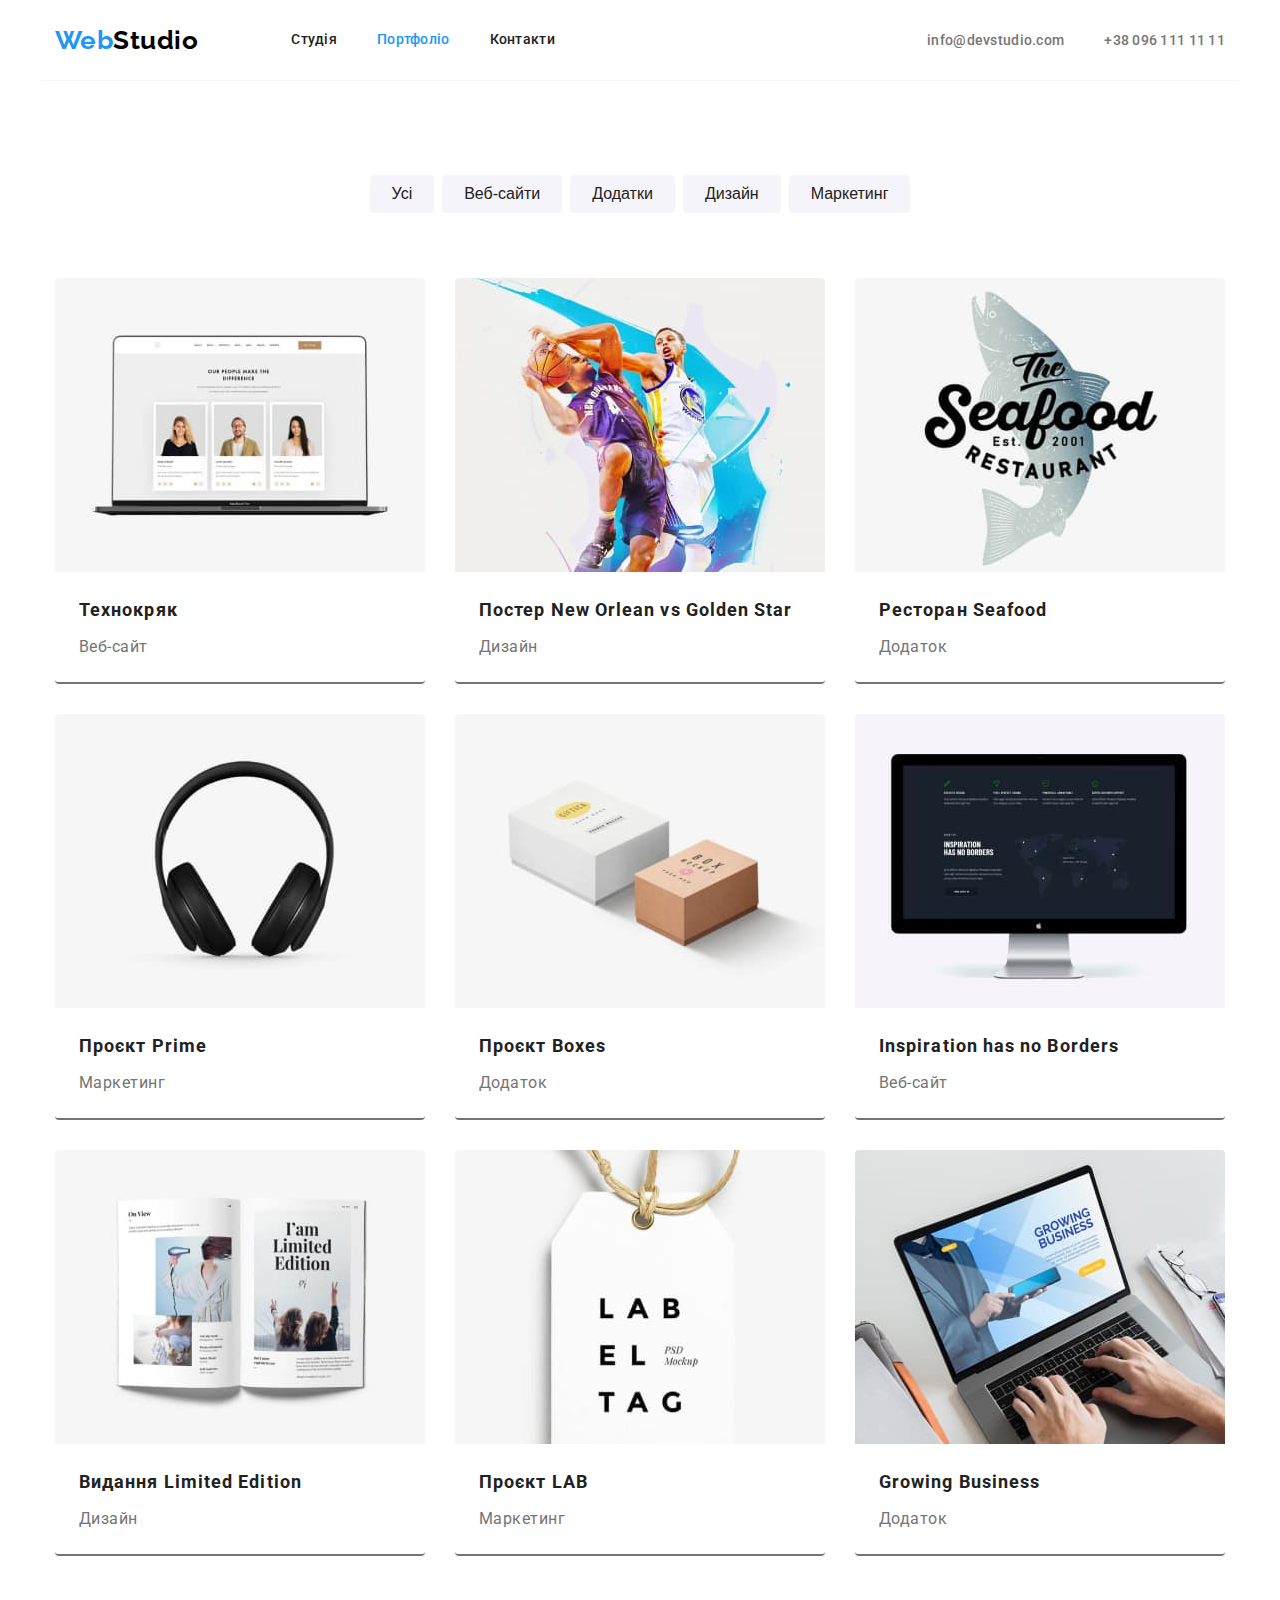
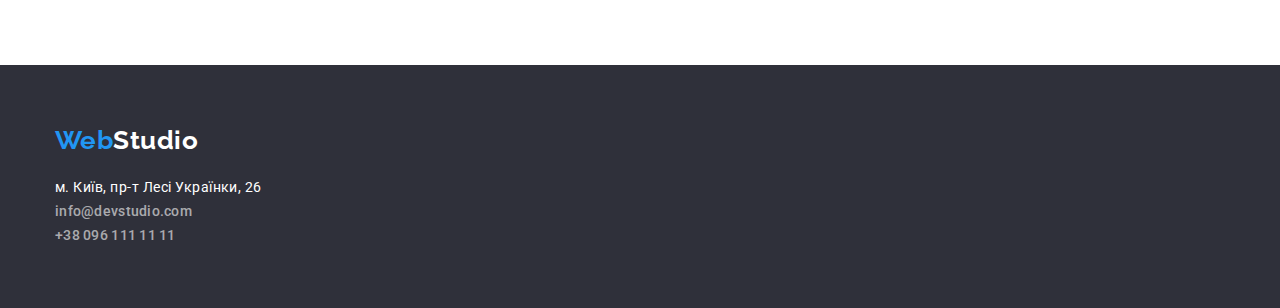
==== portfolio.html @ 2be5ffd4 "Створює svg-icon" ====
<!DOCTYPE html>
<html lang="uk">
  <head>
    <meta charset="UTF-8" />
    <meta http-equiv="X-UA-Compatible" content="IE=edge" />
    <meta name="viewport" content="width=device-width, initial-scale=1.0" />
    <title>Web Studio</title>

    <link rel="preconnect" href="https://fonts.googleapis.com" />
    <link rel="preconnect" href="https://fonts.gstatic.com" crossorigin />
    <link
      href="https://fonts.googleapis.com/css2?family=Raleway:wght@700&family=Roboto:wght@400;500;700;900&display=swap"
      rel="stylesheet"
    />
    <link rel="stylesheet" href="./css/styles.css" />
  </head>

  <body>
    <!-- Шапка -->
    <header class="header">
      <div class="container main-nav portfolio-nav">
        <a href="./index.html" class="logo link">
          <span class="accent-logo">Web</span>Studio</a>
    
        <nav class="header-nav">
    
          <ul class="header-list list">
            <li class="header-item">
              <a href="./index.html" class="header-link link ">Студія</a>
            </li>
            <li class="header-item">
              <a href="./portfolio.html" class="header-link link current">Портфоліо</a>
            </li>
            <li class="header-item">
              <a href="" class="header-link link">Контакти</a>
            </li>
          </ul>
        </nav>
        <ul class="header-contacts list">
          <li class="contact-item">
            <a href="mailto:info@devstudio.com" class="contacts-email link">info@devstudio.com</a><br />
          </li>
          <li class="contact-item">
            <a href="tel:+380961111111" class="contacts-phone link">+38 096 111 11 11</a>
          </li>
        </ul>
      </div>
    </header>
    <main class="portfolio-main">
      <!-- Фільтри -->
      <section class="filters top-sp">
        <div class="container">
          <h1 class="visually-hidden">Фільтри</h1>
          <ul class="filter-list list">
            <li class="filter-item">
              <button type="button" class="filter-btn secondary">Усі</button>
            </li>
            <li class="filter-item">
              <button type="button" class="filter-btn secondary">
                Веб-сайти
              </button>
            </li>
            <li class="filter-item">
              <button type="button" class="filter-btn secondary">Додатки</button>
            </li>
            <li class="filter-item">
              <button type="button" class="filter-btn secondary">Дизайн</button>
            </li>
            <li class="filter-item">
              <button type="button" class="filter-btn secondary">
                Маркетинг
              </button>
            </li>
          </ul>
        </div>
        
      </section>

      <!-- Карточки портфоліо -->

      <section class="bottom-sp">
        <div class="container">
          <h2 class="visually-hidden">Портфоліо</h2>
          <ul class="portfolio-list list">
            <li class="portfolio-item">
              <article class="card">
                <div class="card-thumb">
                  <img src="./images/proj1.jpg" alt="Технокряк" width="370" />
                </div>
                <div class="card-content">
                  <h3 class="portfolio-title">Технокряк</h3>
                  <p class="portfolio-text">Веб-сайт</p>
                </div>                
              </article>
            </li>

            <li class="portfolio-item">
              <article class="card">
                <div class="card-thumb">
                  <img src="./images/proj2.jpg" alt="Постер New Orlean vs Golden Star" width="370" />
                </div>
                <div class="card-content">
                  <h3 class="portfolio-title">Постер New Orlean vs Golden Star</h3>
                  <p class="portfolio-text">Дизайн</p>
                </div>
              </article>              
            </li>

            <li class="portfolio-item">
              <article class="card">
                <div class="card-thumb"> 
                  <img src="./images/proj3.jpg" alt="Ресторан Seafood" width="370" />
                </div>
                <div class="card-content">
                  <h3 class="portfolio-title">Ресторан Seafood</h3>
                  <p class="portfolio-text">Додаток</p>  
                </div>              
              </article>
            </li>

            <li class="portfolio-item">
              <article class="card">
                <div class="card-thumb">
                  <img src="./images/proj4.jpg" alt="Проєкт Prime" width="370" />
                </div>
                <div class="card-content">
                  <h3 class="portfolio-title">Проєкт Prime</h3>
                  <p class="portfolio-text">Маркетинг</p>
                </div>
              </article>
            </li>

             <li class="portfolio-item">
              <article class="card">
                <div class="card-thumb">
                  <img src="./images/proj5.jpg" alt="Проєкт Boxes" width="370" />
                </div>
                <div class="card-content">
                  <h3 class="portfolio-title">Проєкт Boxes</h3>
                  <p class="portfolio-text">Додаток</p>
                </div>
              </article>
            </li> 

              <li class="portfolio-item">
              <article class="card">
                <div class="card-thumb">
                  <img src="./images/proj6.jpg" alt="Inspiration has no Borders" width="370" />
                </div>
                <div class="card-content">
                  <h3 class="portfolio-title">Inspiration has no Borders</h3>
                  <p class="portfolio-text">Веб-сайт</p>
                </div>
              </article>
            </li>

             <li class="portfolio-item">
              <article class="card">
                <div class="card-thumb">
                  <img src="./images/proj7.jpg" alt="Видання Limited Edition" width="370" />
                </div>
                <div class="card-content">
                  <h3 class="portfolio-title">Видання Limited Edition</h3>
                  <p class="portfolio-text">Дизайн</p>
                </div>
            </article>
            </li> 
            
            <li class="portfolio-item">
              <article class="card">
               <div class="card-thumb"> 
                  <img src="./images/proj8.jpg" alt="Проєкт LAB" width="370" />
                </div>
                <div class="card-content">
                  <h3 class="portfolio-title">Проєкт LAB</h3>
                  <p class="portfolio-text">Маркетинг</p>
                </div>
              </article>
            </li>                           
                     
            <li class="portfolio-item">
              <article class="card">
                <div class="card-thumb">
                  <img src="./images/proj9.jpg" alt="Growing Business" width="370" />
                </div>
                <div class="card-content">
                  <h3 class="portfolio-title">Growing Business</h3>
                  <p class="portfolio-text">Додаток</p>
                </div>
              </article>
            </li>
          </ul>
        </div>
        
      </section>
    </main>

    <!-- Підвал -->
        <footer class="footer">
          <div class="footer-paddings container">
            <p class="footer-logo">
              <a href="./index.html" class="logo link"><span class="accent-logo">Web</span>Studio</a>
            </p>
            <address class="contacts-address">
              <a href="https://www.google.com/maps/place/%D0%B1%D1%83%D0%BB%D1%8C%D0%B2%D0%B0%D1%80+%D0%9B%D0%B5%D1%81%D1%96+%D0%A3%D0%BA%D1%80%D0%B0%D1%97%D0%BD%D0%BA%D0%B8,+26,+%D0%9A%D0%B8%D1%97%D0%B2,+02000/@50.4267703,30.537616,18z/data=!4m5!3m4!1s0x40d4cf0e033ecbe9:0x57a4dffefec77da0!8m2!3d50.4265807!4d30.5383859"
                class="address-text link" target="_blank" rel="noopener noreferrer">
                м. Київ, пр-т Лесі Українки, 26</a>
              <br />
              <a href="mailto:info@devstudio.com" class="contacts-email link">info@devstudio.com</a><br />
              <a href="tel:+380961111111" class="contacts-phone link">+38 096 111 11 11</a>
            </address>
          </div>
        </footer>
  </body>
</html>
---- css/styles.css ----
/* Кольори */
/* фон  #F5F5F5;*/
/* білий #FFFFFF; */
/* Лого #000000 */
/* Акцент #2196F3  */
/* Текст під заголовком #757575 */
/* Колір заголовків #212121 */
/* Фон футера #2F303A */
/* Фон кнопки фільтра #F5F4FA */

:root {
  --primary-text-color: #757575;
  --title-text-color: #212121;
  --accent-color: #2196f3;
  --background-color: #f5f5f5;
  --footer-color: #2f303a;
  --white: #ffffff;
}

html {
  box-sizing: border-box;
}

*,
*::before,
*::after {
  box-sizing: inherit;
}

body {
  margin: 0;

  background-color: var(--white);
  color: var(--primary-text-color);

  font-family: Roboto, sans-serif;
  letter-spacing: 0.03em;
}

h1,
h2,
h3,
h4,
h5,
h6,
p {
  margin: 0;
}

img {
  display: block;
  max-width: 100%;
  height: auto;
}


/* Утиліти */
.link {
  text-decoration: none;
}

.list {
  list-style: none;

  margin: 0;
  padding: 0;
}

/* Верхні відступи від секцій 94рх */
.top-sp {
  padding-top: 94px;
}

/* Нижні відступи від секцій 94рх */
.bottom-sp {
  padding-bottom: 94px;
}

.visually-hidden {
  position: absolute;
  white-space: nowrap;
  width: 1px;
  height: 1px;
  overflow: hidden;
  border: 0;
  padding: 0;
  clip: rect(0 0 0 0);
  clip-path: inset(50%);
  margin: -1px;
}

/* Заголовки рівня h2 */
.section-title {
  margin-bottom: 50px;

  font-weight: 700;
  font-size: 36px;
  line-height: 1.16;
  text-align: center;
  color: var(--title-text-color);
}

.container {
  width: 1200px;
  margin-left: auto;
  margin-right: auto;
  padding-left: 15px;
  padding-right: 15px;
  /* outline: 2px solid salmon; */
}

/* Шапка (Лого+Плсилання+контакти) */

.main-nav {
  display: flex;
  align-items: center;
}

.header-list, .header-contacts {
  display: flex;
}

.header-list .header-item:not( :last-child),
.header-contacts .contact-item:not(:last-child) {
  margin-right: 40px;
}

.logo {
  margin-right: 93px;

  font-family: "Raleway";
  font-weight: 700;
  font-size: 26px;
  line-height: 1.19;
  color: #000000;
}

.accent-logo {
  font-family: "Raleway", sans-serif;
  font-weight: 700;
  font-size: 26px;
  line-height: 1.19;
  color: var(--accent-color);
}
.header-contacts {
  margin-left: auto;
}

.header-nav .header-link,
.header-nav .contacts-email,
.header-nav .contacts-phone {
  display: inline-block;
  padding-top: 32px;
  padding-bottom: 32px;


  font-family: inherit;
  font-weight: 500;
  font-size: 14px;
  line-height: 1.14;
  letter-spacing: 0.02em;
  color: var(--title-text-color);
}
/* Тут костилі */
 .contacts-email,
 .contacts-phone {
  font-family: inherit;
  font-weight: 500;
  font-size: 14px;
  line-height: 1.14;
  letter-spacing: 0.02em;
  color: var(--primary-text-color);
}

.header-link:hover,
.header-link:focus,
.contacts-email:hover,
.contacts-email:focus,
.contacts-phone:hover,
.contacts-phone:focus {
  color: var(--accent-color);
}

.header-list .link.current {
  color: var(--accent-color);
}





/* Підглянула у Льоші */
.hero,
.footer {
  background-color: var(--footer-color);
}
/* Герой \ hero */
.hero{
  height: 600px;
  max-width: 1600px;
  margin-left: auto;
  margin-right: auto;
  background-image: linear-gradient(rgba(47, 48, 58, 0.4), 
    rgba(47, 48, 58, 0.4)), url(../images/hero-banner.jpg);
  /* background-size: cover;
  background-repeat: no-repeat;
  background-position: center; */

  text-align: center;
  padding-top: 200px;
  padding-bottom: 200px;

}


.hero-title {
  font-weight: 900;
  font-size: 44px;
  line-height: 1.36;
  margin-bottom: 30px;
  margin-left: 270px;
  margin-right: 270px;
  
  letter-spacing: 0.06em;
  text-transform: uppercase;
  color: #ffffff;
}

.btn {
  display: block;
  border: transparent;
  border-radius: 4px;
  min-width: 216px;
  min-height: 50px;
  padding-left: 32px;
  padding-right: 32px;
  padding-top: 10px;
  padding-bottom: 10px;
  margin-left: auto;
  margin-right: auto;
  
  font-weight: 700;
  font-size: 16px;
  line-height: 1.88;
  letter-spacing: 0.06em;
}

.btn.primary {
  color: var(--background-color);
  background-color: var(--accent-color);
}

.btn.secondary {
  color: var(--accent-color);
  background-color: var(--background-color);
  border: 2px, solid, var(--accent-color);
}
.btn.primary:hover,
.btn.primary:focus {
  color: var(--accent-color);
  background-color: var(--background-color);
  border: 2px, solid, var(--accent-color);
}


/* Особливості \ features */
.feature-list {
  display: flex;
  
}

.feature-list-item {
 width: 270px;
 margin-right: 30px;

 }

.feature-list-item:last-child {
  margin-right: 0;
}

.icon-box {
  width: 270px;
  height: 120px;
  background-color: #F5F4FA;
  align-self: center;
}

.icon-feature {
  width: 70px;
  height: 70px;
}

.feature-title {
  margin-bottom: 10px;

  font-weight: 700;
  font-size: 14px;
  line-height: 1.14;
  text-transform: uppercase;
  color: var(--title-text-color);
}

.feature-text {
  font-size: 14px;
  line-height: 1.71;
  color: var(--primary-text-color);
}

/* Чим ми займаємося */
.work-list {
  display: flex;
}

.work-item {
 width: 370px;
 margin-right: 30px;
 }

.work-item:last-child {
  margin-right: 0;
}


/* Наша команда */
.team {
  background-color: var(--background-color);
}

.team-list {
  padding: 0;
  margin: 0;
  display: flex;
  flex-wrap: wrap;
  margin-left: -15px;
  margin-right: -15px;
}

.team-list > .team-item {
 flex-basis: calc(100% / 4 - 30px);
 margin-left: 15px;
 margin-right: 15px;
 }

.team-list .card {
    border-radius: 4px;
    overflow: hidden;
}
.team-content {
  padding-top: 30px;
  padding-bottom: 30px;
  text-align: center;
  background-color: #ffffff;
}

.team-member {
  margin-bottom: 10px;
  font-weight: 500;
  font-size: 16px;
  line-height: 1.19;
  color: var(--title-text-color);
}

.team-position {
  /* margin-bottom: 30px; */
  
  font-size: 16px;
  line-height: 1.19;
  color: var(--primary-text-color);
}



/* Футер \ contacts */
.footer-paddings {
  padding-top: 60px;
  padding-bottom: 60px;
}

.footer-logo {
  margin-bottom: 20px;
}

.contacts-address {
  font-style: normal;
  font-size: 14px;
  line-height: 1.71;
}

.address-text {
  color: #ffffff;
}

.address-text:hover,
.address-text:focus {
  color: var(--accent-color);
}

.footer .contacts-email,
.footer .contacts-phone {
  color: rgba(255, 255, 255, 0.6);

  margin-top: 9px;
}

.footer .logo {
  margin-bottom: 20px;
  margin-right: 0;

  color: #ffffff;
}

.contacts-phone:hover,
.contacts-phone:focus,
.contacts-email:hover,
.contacts-email:focus {
  color: var(--accent-color);
}
/* Постійні клієнти */
.client-list {
  display: flex;
}

.client-link {
  display: flex;
  width: 170px;
  height: 92px;
  gap: 30px;

}

.icon-client {
  width: 160px;
  height: 60px;
   
  align-self: center;


}

/* ------------------Портфоліо----------------- */

/* Фільтри */

.filters {
  padding-bottom: 50px;
}

.filter-list {
  display: flex;
  justify-content: center;
  margin-left: auto;
  margin-right: auto;
}

.filter-item {
  display: block;
  margin-right: 8px;
  
}
.filter-item:last-child {
  margin-right: 0;
}


.filter-btn {
  display:block;
  border: transparent;
  border-radius: 4px;
  padding-top: 6px;
  padding-bottom: 6px;
  padding-left: 22px;
  padding-right: 22px;
  
  background-color: #f5f4fa;
 
  font-weight: 500;
  font-size: 16px;
  line-height: 1.62;
  text-align: center;
  color: var(--title-text-color);
}



.filter-btn.secondary:hover,
.filter-btn.secondary:focus {
  color: var(--background-color);
  background-color: var(--accent-color);
}

.btn.primary:hover,
.btn.primary:focus {
  color: var(#f5f4fa);
  background-color:#f5f4fa;
}

/* Портфоліо */
.portfolio-nav {
  border-bottom: 1px solid #f5f4fa;
}

.portfolio-list {
  /* padding: 0;
  margin: 0; */
  display: flex;
  flex-wrap: wrap;
  margin-left: -15px;
  margin-right: -15px;

  
}

 .portfolio-item {
  flex-basis: calc(100%  / 3 - 30px );
  margin: 15px;

}

.portfolio-list .card {
   border-bottom: 2px solid #757575;
    border-radius: 4px;
    overflow: hidden;
}

.card-content {
  padding: 20px 24px;
}

.portfolio-title {
  margin-bottom: 4px;

  font-weight: 700;
  font-size: 18px;
  line-height: 2;
  letter-spacing: 0.06em;
  color: var(--title-text-color);
}

.portfolio-text {
  font-size: 16px;
  line-height: 1.88;
  color: var(--primary-text-color);
}
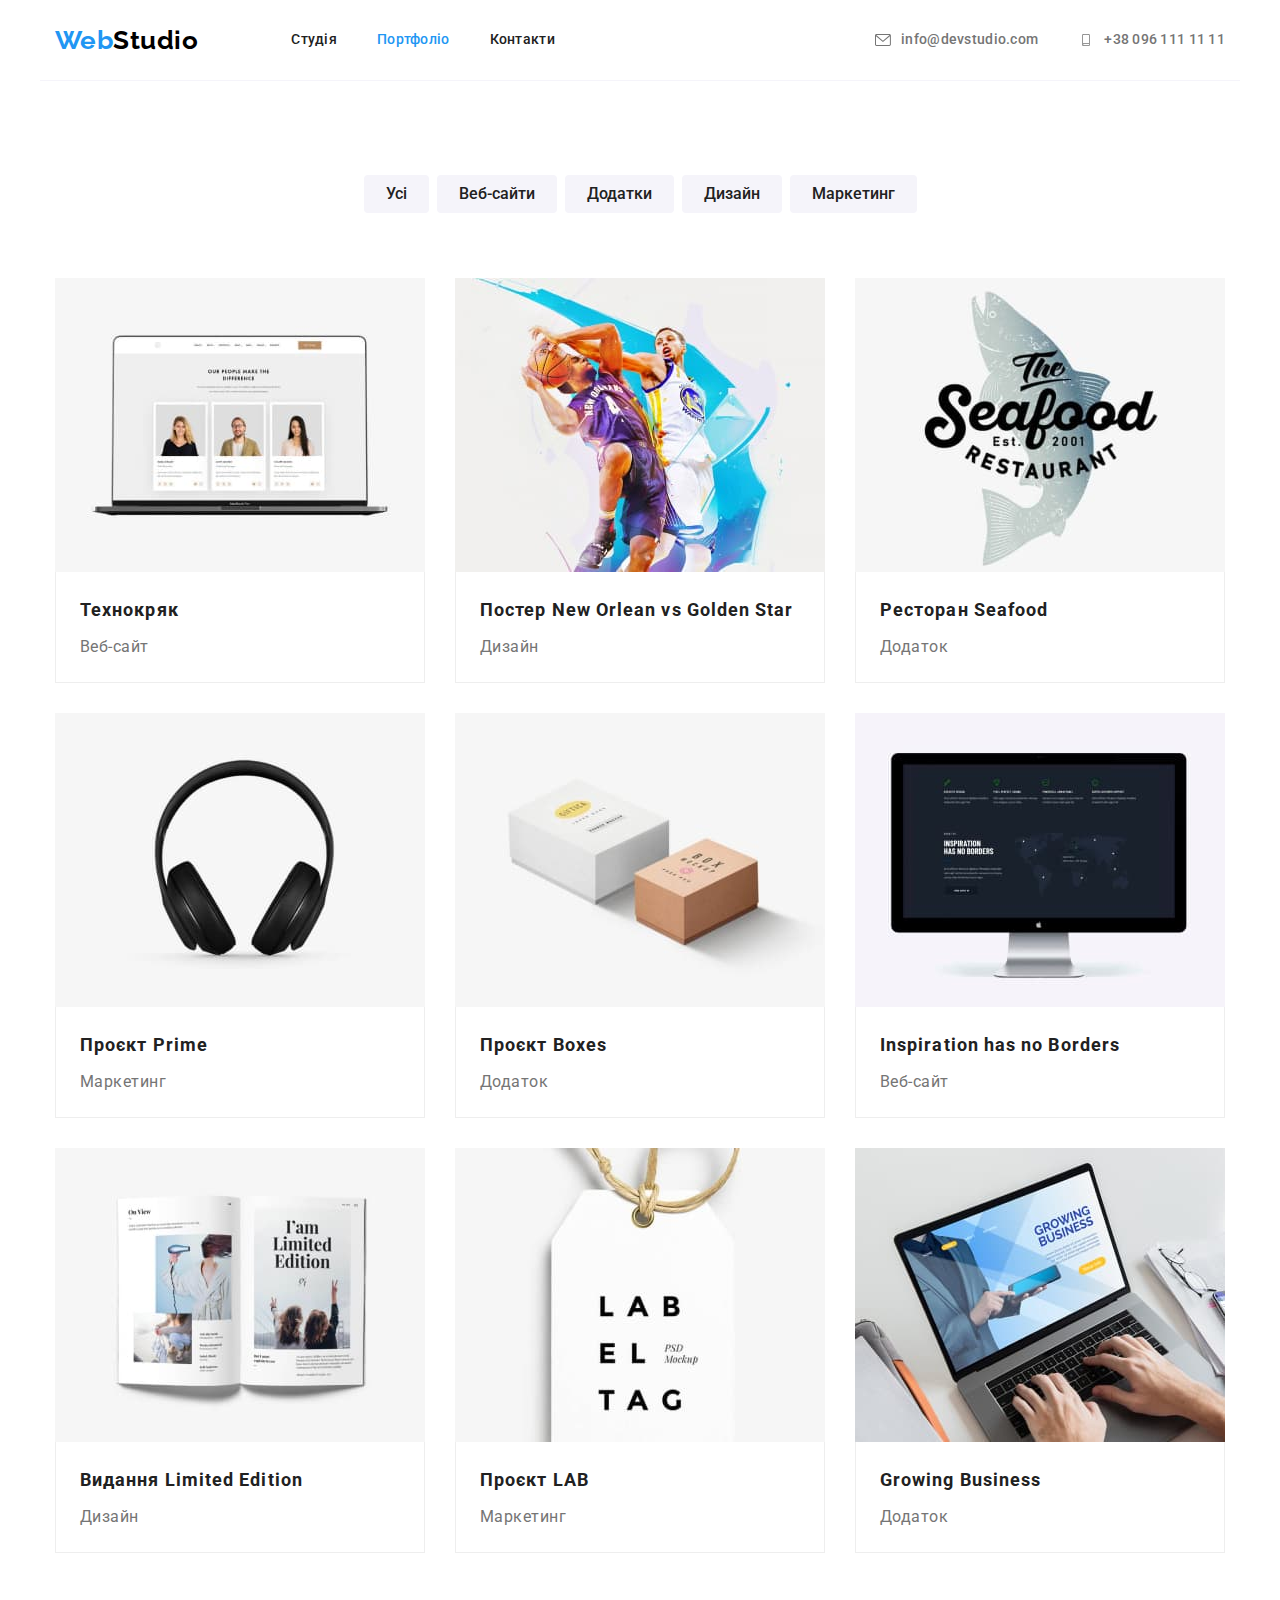
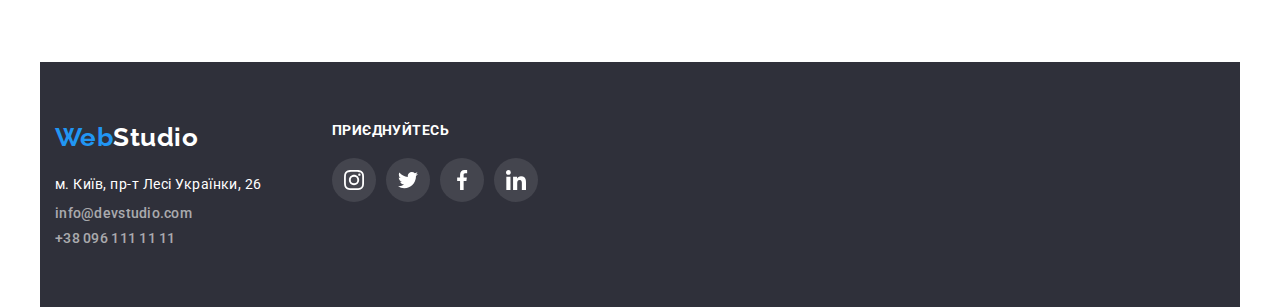
==== commit b6252138: "Додає декоративні ефекти" ====
--- a/portfolio.html
+++ b/portfolio.html
@@ -12,6 +12,12 @@
       href="https://fonts.googleapis.com/css2?family=Raleway:wght@700&family=Roboto:wght@400;500;700;900&display=swap"
       rel="stylesheet"
     />
+
+    <link
+      rel="stylesheet"
+      href="https://cdnjs.cloudflare.com/ajax/libs/modern-normalize/1.1.0/modern-normalize.min.css"
+    />
+
     <link rel="stylesheet" href="./css/styles.css" />
   </head>
 
@@ -38,10 +44,20 @@
         </nav>
         <ul class="header-contacts list">
           <li class="contact-item">
-            <a href="mailto:info@devstudio.com" class="contacts-email link">info@devstudio.com</a><br />
+            <a href="mailto:info@devstudio.com" class="contacts-email link"> 
+              <svg class="icon-envelope" width="16px" height="12px">
+                <use href="./images/icons.svg#icon-envelope"></use>
+              </svg> 
+              <span class="email-address">info@devstudio.com</span>
+            </a>
           </li>
           <li class="contact-item">
-            <a href="tel:+380961111111" class="contacts-phone link">+38 096 111 11 11</a>
+            <a href="tel:+380961111111" class="contacts-phone link">
+              <svg class="icon-smartphone" width="16px" height="12px">
+                <use href="./images/icons.svg#icon-smartphone"></use>
+              </svg>
+              <span class="phone-number">+38 096 111 11 11</span>
+            </a>
           </li>
         </ul>
       </div>
@@ -83,19 +99,22 @@
           <h2 class="visually-hidden">Портфоліо</h2>
           <ul class="portfolio-list list">
             <li class="portfolio-item">
-              <article class="card">
-                <div class="card-thumb">
-                  <img src="./images/proj1.jpg" alt="Технокряк" width="370" />
-                </div>
-                <div class="card-content">
-                  <h3 class="portfolio-title">Технокряк</h3>
-                  <p class="portfolio-text">Веб-сайт</p>
-                </div>                
-              </article>
-            </li>
-
-            <li class="portfolio-item">
-              <article class="card">
+              <a href="" class="card-link link">
+                <article class="card">
+                  <div class="card-thumb">
+                    <img src="./images/proj1.jpg" alt="Технокряк" width="370" />
+                  </div>
+                  <div class="card-content">
+                    <h3 class="portfolio-title">Технокряк</h3>
+                    <p class="portfolio-text">Веб-сайт</p>
+                  </div>                                
+                </article>         
+              </a> 
+            </li>
+
+            <li class="portfolio-item">
+              <a href="" class="card-link link">
+                <article class="card">
                 <div class="card-thumb">
                   <img src="./images/proj2.jpg" alt="Постер New Orlean vs Golden Star" width="370" />
                 </div>
@@ -103,11 +122,14 @@
                   <h3 class="portfolio-title">Постер New Orlean vs Golden Star</h3>
                   <p class="portfolio-text">Дизайн</p>
                 </div>
-              </article>              
-            </li>
-
-            <li class="portfolio-item">
-              <article class="card">
+              </article>
+              </a>
+                            
+            </li>
+
+            <li class="portfolio-item">
+              <a href="" class="card-link link">
+                <article class="card">
                 <div class="card-thumb"> 
                   <img src="./images/proj3.jpg" alt="Ресторан Seafood" width="370" />
                 </div>
@@ -116,10 +138,13 @@
                   <p class="portfolio-text">Додаток</p>  
                 </div>              
               </article>
-            </li>
-
-            <li class="portfolio-item">
-              <article class="card">
+              </a>
+              
+            </li>
+
+            <li class="portfolio-item">
+              <a href="" class="card-link link">
+                <article class="card">
                 <div class="card-thumb">
                   <img src="./images/proj4.jpg" alt="Проєкт Prime" width="370" />
                 </div>
@@ -128,10 +153,13 @@
                   <p class="portfolio-text">Маркетинг</p>
                 </div>
               </article>
+              </a>
+              
             </li>
 
              <li class="portfolio-item">
-              <article class="card">
+              <a href="" class="card-link link">
+                <article class="card">
                 <div class="card-thumb">
                   <img src="./images/proj5.jpg" alt="Проєкт Boxes" width="370" />
                 </div>
@@ -140,10 +168,13 @@
                   <p class="portfolio-text">Додаток</p>
                 </div>
               </article>
+              </a>
+              
             </li> 
 
               <li class="portfolio-item">
-              <article class="card">
+                <a href="" class="card-link link">
+                  <article class="card">
                 <div class="card-thumb">
                   <img src="./images/proj6.jpg" alt="Inspiration has no Borders" width="370" />
                 </div>
@@ -152,10 +183,13 @@
                   <p class="portfolio-text">Веб-сайт</p>
                 </div>
               </article>
+                </a>
+              
             </li>
 
              <li class="portfolio-item">
-              <article class="card">
+              <a href="" class="card-link link">
+                <article class="card">
                 <div class="card-thumb">
                   <img src="./images/proj7.jpg" alt="Видання Limited Edition" width="370" />
                 </div>
@@ -164,10 +198,13 @@
                   <p class="portfolio-text">Дизайн</p>
                 </div>
             </article>
+              </a>
+              
             </li> 
             
             <li class="portfolio-item">
-              <article class="card">
+              <a href="" class="card-link link">
+                <article class="card">
                <div class="card-thumb"> 
                   <img src="./images/proj8.jpg" alt="Проєкт LAB" width="370" />
                 </div>
@@ -176,10 +213,13 @@
                   <p class="portfolio-text">Маркетинг</p>
                 </div>
               </article>
+              </a>
+              
             </li>                           
                      
             <li class="portfolio-item">
-              <article class="card">
+              <a href="" class="card-link link">
+                <article class="card">
                 <div class="card-thumb">
                   <img src="./images/proj9.jpg" alt="Growing Business" width="370" />
                 </div>
@@ -188,6 +228,8 @@
                   <p class="portfolio-text">Додаток</p>
                 </div>
               </article>
+              </a>
+              
             </li>
           </ul>
         </div>
@@ -196,20 +238,54 @@
     </main>
 
     <!-- Підвал -->
-        <footer class="footer">
-          <div class="footer-paddings container">
-            <p class="footer-logo">
-              <a href="./index.html" class="logo link"><span class="accent-logo">Web</span>Studio</a>
-            </p>
-            <address class="contacts-address">
-              <a href="https://www.google.com/maps/place/%D0%B1%D1%83%D0%BB%D1%8C%D0%B2%D0%B0%D1%80+%D0%9B%D0%B5%D1%81%D1%96+%D0%A3%D0%BA%D1%80%D0%B0%D1%97%D0%BD%D0%BA%D0%B8,+26,+%D0%9A%D0%B8%D1%97%D0%B2,+02000/@50.4267703,30.537616,18z/data=!4m5!3m4!1s0x40d4cf0e033ecbe9:0x57a4dffefec77da0!8m2!3d50.4265807!4d30.5383859"
-                class="address-text link" target="_blank" rel="noopener noreferrer">
-                м. Київ, пр-т Лесі Українки, 26</a>
-              <br />
-              <a href="mailto:info@devstudio.com" class="contacts-email link">info@devstudio.com</a><br />
-              <a href="tel:+380961111111" class="contacts-phone link">+38 096 111 11 11</a>
-            </address>
-          </div>
-        </footer>
+      <footer class="footer footer-paddings container">
+      <div class="footer-contacts  ">
+        <h2 class="visually-hidden">Наша адреса</h2>
+              <p class="footer-logo">
+                <a href="./index.html" class="logo link"><span class="accent-logo">Web</span>Studio</a>
+              </p>
+              <address class="contacts-address">
+                <a href="https://www.google.com/maps/place/%D0%B1%D1%83%D0%BB%D1%8C%D0%B2%D0%B0%D1%80+%D0%9B%D0%B5%D1%81%D1%96+%D0%A3%D0%BA%D1%80%D0%B0%D1%97%D0%BD%D0%BA%D0%B8,+26,+%D0%9A%D0%B8%D1%97%D0%B2,+02000/@50.4267703,30.537616,18z/data=!4m5!3m4!1s0x40d4cf0e033ecbe9:0x57a4dffefec77da0!8m2!3d50.4265807!4d30.5383859"
+                  class="address-text link" target="_blank" rel="noopener noreferrer">
+                  м. Київ, пр-т Лесі Українки, 26</a>                
+                <a href="mailto:info@devstudio.com" class="contacts-email link">info@devstudio.com</a>
+                <a href="tel:+380961111111" class="contacts-phone link">+38 096 111 11 11</a>
+              </address>
+      </div>
+      <div class="footer-social">
+        <h2 class="visually-hidden">Наші соціальні мережі</h2>
+          <h3 class="join-us-title">Приєднуйтесь</h3>
+          <ul class="footer-soc list">
+                      <li class="footer-soc-item">
+                        <a href="" class="footer-soc-link">
+                          <svg class="footer-soc-icon">
+                            <use href="./images/icons.svg#icon-instagram" ></use>
+                          </svg>
+                        </a>
+                      </li>
+                      <li class="footer-soc-item">
+                        <a href="" class="footer-soc-link">
+                          <svg class="footer-soc-icon">
+                            <use href="./images/icons.svg#icon-twitter" ></use>
+                          </svg>
+                        </a>
+                      </li>
+                      <li class="footer-soc-item">
+                        <a href="" class="footer-soc-link">
+                          <svg class="footer-soc-icon">
+                            <use href="./images/icons.svg#icon-facebook" ></use>
+                          </svg>
+                        </a>
+                      </li>
+                      <li class="footer-soc-item">
+                        <a href="" class="footer-soc-link">
+                          <svg class="footer-soc-icon">
+                            <use href="./images/icons.svg#icon-linkedin" ></use>
+                          </svg>
+                        </a>
+                      </li>
+          </ul>
+      </div>
+    </footer>      
   </body>
 </html>
--- a/css/styles.css
+++ b/css/styles.css
@@ -144,6 +144,7 @@
 }
 .header-contacts {
   margin-left: auto;
+  align-items: center;
 }
 
 .header-nav .header-link,
@@ -164,6 +165,8 @@
 /* Тут костилі */
  .contacts-email,
  .contacts-phone {
+  align-items: center;
+  display: flex;
   font-family: inherit;
   font-weight: 500;
   font-size: 14px;
@@ -185,8 +188,30 @@
   color: var(--accent-color);
 }
 
-
-
+.icon-envelope {
+  fill: #757575;
+}
+
+.contacts-email:hover .icon-envelope,
+.contacts-email:focus .icon-envelope {
+  fill: var(--accent-color);
+}
+.email-address {
+  margin-left: 10px;
+}
+
+
+.icon-smartphone {
+  fill: #757575;
+}
+
+.contacts-phone:hover .icon-smartphone,
+.contacts-phone:focus .icon-smartphone {
+  fill: var(--accent-color);
+}
+.phone-number {
+  margin-left: 10px;
+}
 
 
 /* Підглянула у Льоші */
@@ -280,10 +305,13 @@
 }
 
 .icon-box {
+  display: flex;
+  justify-content: center;
+  align-items: center;
   width: 270px;
   height: 120px;
+
   background-color: #F5F4FA;
-  align-self: center;
 }
 
 .icon-feature {
@@ -292,6 +320,7 @@
 }
 
 .feature-title {
+  margin-top: 30px;
   margin-bottom: 10px;
 
   font-weight: 700;
@@ -343,8 +372,9 @@
  }
 
 .team-list .card {
-    border-radius: 4px;
-    overflow: hidden;
+  box-shadow: 0px 1px 3px rgba(0, 0, 0, 0.12), 0px 1px 1px rgba(0, 0, 0, 0.14), 0px 2px 1px rgba(0, 0, 0, 0.2);
+  border-radius: 0px 0px 4px 4px;
+  overflow: hidden;
 }
 .team-content {
   padding-top: 30px;
@@ -369,7 +399,72 @@
   color: var(--primary-text-color);
 }
 
-
+.team-social {
+  display: flex;
+  justify-content: center;
+  gap: 10px;
+  margin-top: 16px;
+}
+
+.team-soc-link {
+  width: 44px;
+  height: 44px;
+  border-radius: 50%;
+  /* background-color: burlywood; */
+  display: flex;
+  justify-content: center;
+  align-items: center;
+  
+}
+
+.team-soc-icon {
+  width: 20px;
+  height: 20px;
+  fill: #AFB1B8;
+}
+
+.team-soc-link:hover, .team-soc-link:focus {
+  background-color: var(--accent-color);
+}
+
+.team-soc-link:hover .team-soc-icon, 
+.team-soc-link:focus .team-soc-icon {
+  fill: #ffffff;
+}
+
+/* Постійні клієнти */
+
+.client-list {
+  display: flex;
+  /* justify-content: center;
+  align-items: center; */
+  gap: 30px;
+}
+
+.client-link {
+  display: inline-flex;
+  width: 170px;
+  height: 92px; 
+  border: 1px solid #AFB1B8;
+  border-radius: 4px;
+  justify-content: center;  
+}
+
+.client-link:hover, .client-link:focus {
+  border: 1px solid var(--accent-color);  
+}
+
+.icon-client {
+  width: 160px;
+  height: 60px;
+  align-self: center;
+  fill: #AFB1B8;
+}
+
+.client-link:hover .icon-client, 
+.client-link:focus .icon-client {
+  fill: var(--accent-color);
+}
 
 /* Футер \ contacts */
 .footer-paddings {
@@ -388,6 +483,7 @@
 }
 
 .address-text {
+  display: inline-block;
   color: #ffffff;
 }
 
@@ -416,27 +512,58 @@
 .contacts-email:focus {
   color: var(--accent-color);
 }
-/* Постійні клієнти */
-.client-list {
-  display: flex;
-}
-
-.client-link {
-  display: flex;
-  width: 170px;
-  height: 92px;
-  gap: 30px;
-
-}
-
-.icon-client {
-  width: 160px;
-  height: 60px;
+
+/* .footer-contacts {
+display: block;
+} */
+
+/* Футер - соц.мережі */
+.join-us-title {
+  margin-bottom: 20px;
+
+  font-weight: 700;
+  font-size: 14px;
+  line-height: 16px;
+  letter-spacing: 0.03em;
+  text-transform: uppercase;
+  color: #FFFFFF;
+}
+
+.footer {
+  display: flex;
+  gap:70px;
+}
+
+
+.footer-soc {
+  display: flex;
+  gap: 10px;
+  
+}
+
+.footer-soc-link {
+  width: 44px;
+  height: 44px;
+  border-radius: 50%;
+  background-color: rgba(255, 255, 255, 0.1); 
+  display: flex;
+  justify-content: center;
+  align-items: center;
    
-  align-self: center;
-
-
-}
+}
+
+.footer-soc-icon {
+  width: 20px;
+  height: 20px;
+  fill: #ffffff;
+}
+
+.footer-soc-link:hover, .footer-soc-link:focus {
+  background-color: var(--accent-color);
+}
+
+
+
 
 /* ------------------Портфоліо----------------- */
 
@@ -487,6 +614,8 @@
 .filter-btn.secondary:focus {
   color: var(--background-color);
   background-color: var(--accent-color);
+  box-shadow: 0px 3px 1px rgba(0, 0, 0, 0.1), 0px 1px 2px 
+  rgba(0, 0, 0, 0.08), 0px 2px 2px rgba(0, 0, 0, 0.12);
 }
 
 .btn.primary:hover,
@@ -506,21 +635,26 @@
   display: flex;
   flex-wrap: wrap;
   margin-left: -15px;
-  margin-right: -15px;
-
-  
-}
-
- .portfolio-item {
+  margin-right: -15px;  
+}
+
+.portfolio-item {
   flex-basis: calc(100%  / 3 - 30px );
   margin: 15px;
-
-}
-
-.portfolio-list .card {
-   border-bottom: 2px solid #757575;
-    border-radius: 4px;
-    overflow: hidden;
+}
+
+.card-link:hover .card {
+  box-shadow: 0px 1px 1px rgba(0, 0, 0, 0.12), 
+  0px 4px 4px rgba(0, 0, 0, 0.06), 
+  1px 4px 6px rgba(0, 0, 0, 0.16);
+}
+
+.portfolio-list .card-content {
+  border-bottom: 1px solid #EEEEEE;
+  border-left: 1px solid #EEEEEE;
+  border-right: 1px solid #EEEEEE;
+  /* border-radius: 4px; */
+  
 }
 
 .card-content {
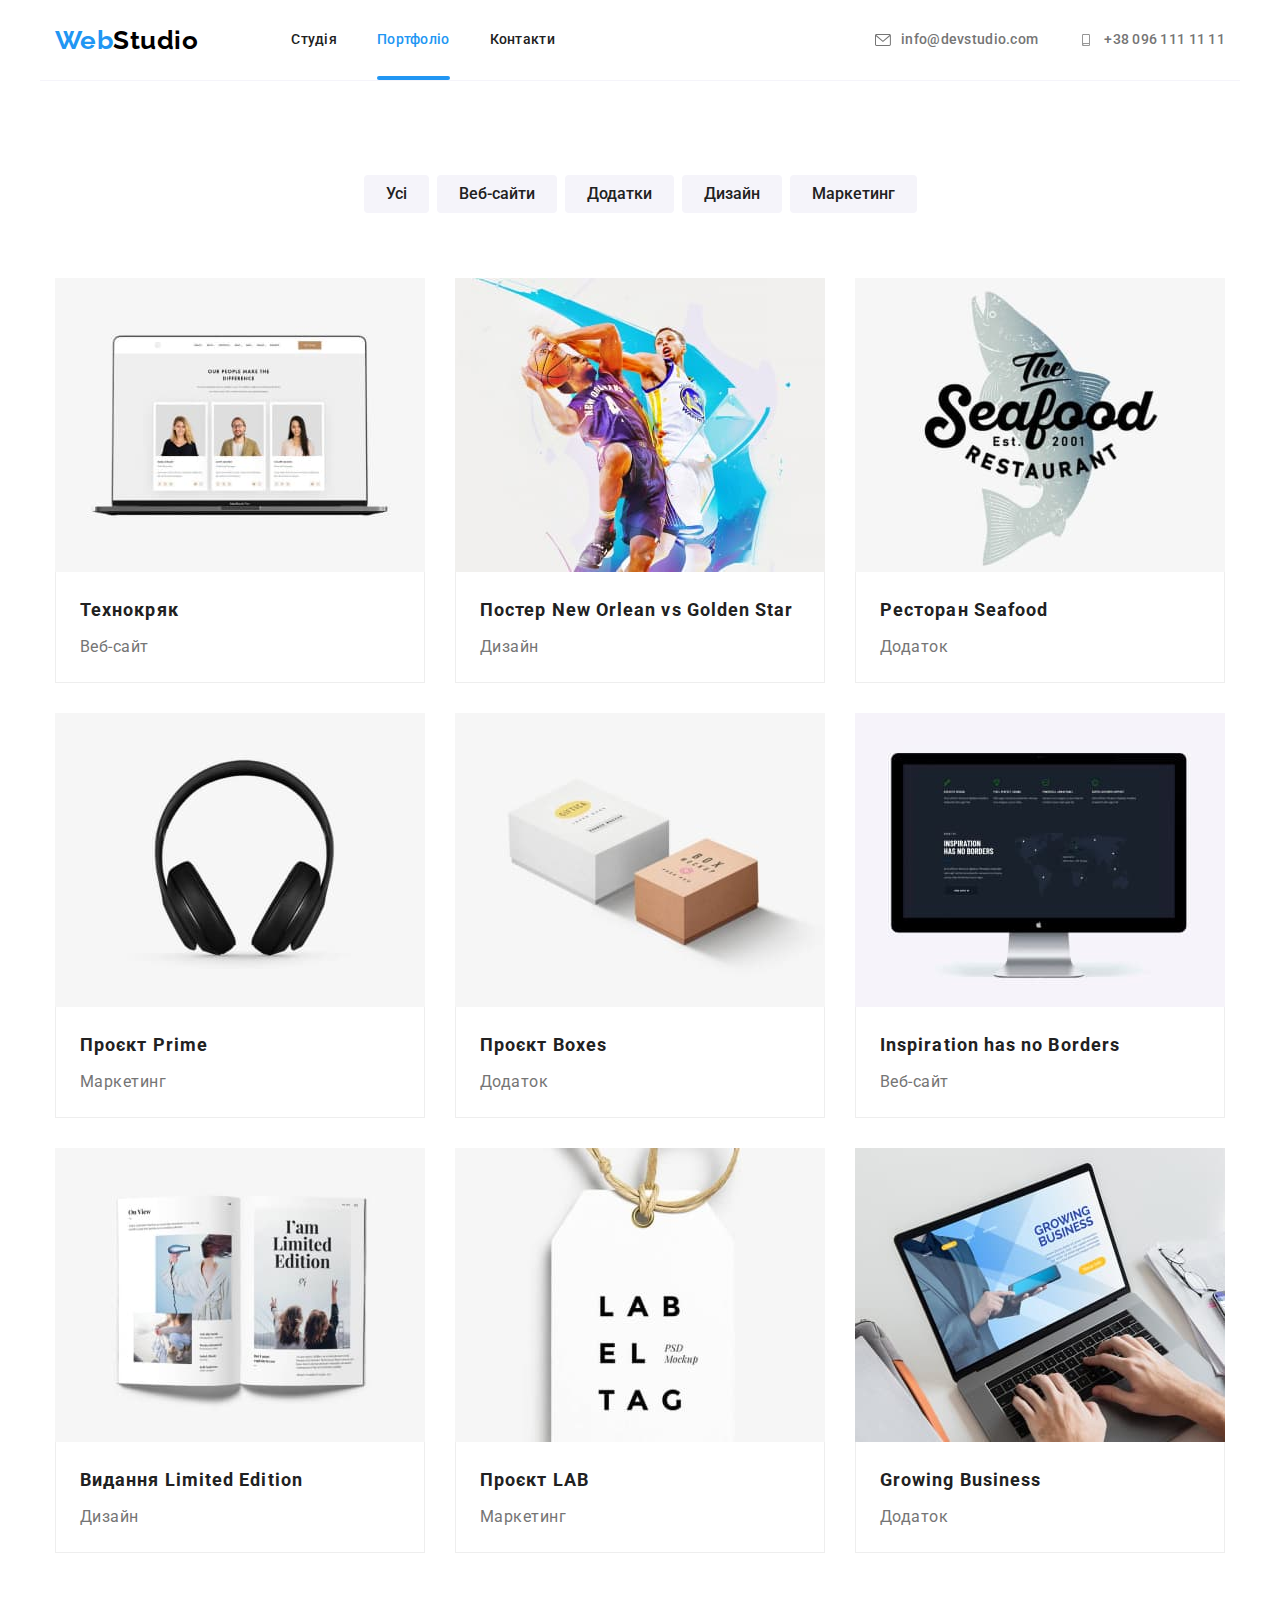
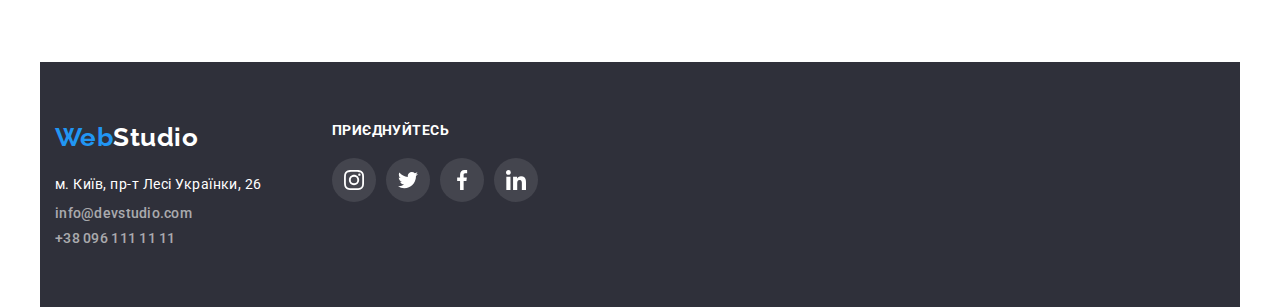
==== commit 05e32df5: "Додає анімації" ====
--- a/portfolio.html
+++ b/portfolio.html
@@ -103,6 +103,9 @@
                 <article class="card">
                   <div class="card-thumb">
                     <img src="./images/proj1.jpg" alt="Технокряк" width="370" />
+                    <div class="card-overlay">
+                      Ресурс пропонує комплексні пропозиції з різним рівнем функціоналу та сервісів. Все це дозволить відвідувачу отримати вичерпні відомості про компанію чи приватну особу.
+                    </div>
                   </div>
                   <div class="card-content">
                     <h3 class="portfolio-title">Технокряк</h3>
@@ -117,6 +120,9 @@
                 <article class="card">
                 <div class="card-thumb">
                   <img src="./images/proj2.jpg" alt="Постер New Orlean vs Golden Star" width="370" />
+                  <div class="card-overlay">
+                      Ресурс пропонує комплексні пропозиції з різним рівнем функціоналу та сервісів. Все це дозволить відвідувачу отримати вичерпні відомості про компанію чи приватну особу.
+                  </div>
                 </div>
                 <div class="card-content">
                   <h3 class="portfolio-title">Постер New Orlean vs Golden Star</h3>
@@ -132,6 +138,9 @@
                 <article class="card">
                 <div class="card-thumb"> 
                   <img src="./images/proj3.jpg" alt="Ресторан Seafood" width="370" />
+                  <div class="card-overlay">
+                    Ресурс пропонує комплексні пропозиції з різним рівнем функціоналу та сервісів. Все це дозволить відвідувачу отримати вичерпні відомості про компанію чи приватну особу.
+                  </div>
                 </div>
                 <div class="card-content">
                   <h3 class="portfolio-title">Ресторан Seafood</h3>
@@ -147,6 +156,9 @@
                 <article class="card">
                 <div class="card-thumb">
                   <img src="./images/proj4.jpg" alt="Проєкт Prime" width="370" />
+                  <div class="card-overlay">
+                    Ресурс пропонує комплексні пропозиції з різним рівнем функціоналу та сервісів. Все це дозволить відвідувачу отримати вичерпні відомості про компанію чи приватну особу.
+                  </div>
                 </div>
                 <div class="card-content">
                   <h3 class="portfolio-title">Проєкт Prime</h3>
@@ -162,6 +174,9 @@
                 <article class="card">
                 <div class="card-thumb">
                   <img src="./images/proj5.jpg" alt="Проєкт Boxes" width="370" />
+                  <div class="card-overlay">
+                    Ресурс пропонує комплексні пропозиції з різним рівнем функціоналу та сервісів. Все це дозволить відвідувачу отримати вичерпні відомості про компанію чи приватну особу.
+                  </div>
                 </div>
                 <div class="card-content">
                   <h3 class="portfolio-title">Проєкт Boxes</h3>
@@ -177,6 +192,9 @@
                   <article class="card">
                 <div class="card-thumb">
                   <img src="./images/proj6.jpg" alt="Inspiration has no Borders" width="370" />
+                  <div class="card-overlay">
+                    Ресурс пропонує комплексні пропозиції з різним рівнем функціоналу та сервісів. Все це дозволить відвідувачу отримати вичерпні відомості про компанію чи приватну особу.
+                  </div>
                 </div>
                 <div class="card-content">
                   <h3 class="portfolio-title">Inspiration has no Borders</h3>
@@ -192,6 +210,9 @@
                 <article class="card">
                 <div class="card-thumb">
                   <img src="./images/proj7.jpg" alt="Видання Limited Edition" width="370" />
+                  <div class="card-overlay">
+                    Ресурс пропонує комплексні пропозиції з різним рівнем функціоналу та сервісів. Все це дозволить відвідувачу отримати вичерпні відомості про компанію чи приватну особу.
+                  </div>
                 </div>
                 <div class="card-content">
                   <h3 class="portfolio-title">Видання Limited Edition</h3>
@@ -207,6 +228,9 @@
                 <article class="card">
                <div class="card-thumb"> 
                   <img src="./images/proj8.jpg" alt="Проєкт LAB" width="370" />
+                  <div class="card-overlay">
+                    Ресурс пропонує комплексні пропозиції з різним рівнем функціоналу та сервісів. Все це дозволить відвідувачу отримати вичерпні відомості про компанію чи приватну особу.
+                  </div>
                 </div>
                 <div class="card-content">
                   <h3 class="portfolio-title">Проєкт LAB</h3>
@@ -222,6 +246,9 @@
                 <article class="card">
                 <div class="card-thumb">
                   <img src="./images/proj9.jpg" alt="Growing Business" width="370" />
+                  <div class="card-overlay">
+                    Ресурс пропонує комплексні пропозиції з різним рівнем функціоналу та сервісів. Все це дозволить відвідувачу отримати вичерпні відомості про компанію чи приватну особу.
+                  </div>
                 </div>
                 <div class="card-content">
                   <h3 class="portfolio-title">Growing Business</h3>
--- a/css/styles.css
+++ b/css/styles.css
@@ -162,6 +162,34 @@
   letter-spacing: 0.02em;
   color: var(--title-text-color);
 }
+
+.header-link,
+.contacts-email,
+.contacts-phone {
+  transition: background-color 250ms cubic-bezier(0.4, 0, 0.2, 1),
+  color 250ms cubic-bezier(0.4, 0, 0.2, 1);  
+}
+
+/* Синє підкреслення */
+.header-item {
+  position: relative;
+}
+
+
+
+.header-link.current::after {
+  content: '';
+  position: absolute;
+  bottom: 0;
+  left: 0;
+  width: 100%;
+  height: 4px;
+  
+
+  background: var(--accent-color);
+  border-radius: 2px;
+}
+
 /* Тут костилі */
  .contacts-email,
  .contacts-phone {
@@ -190,6 +218,9 @@
 
 .icon-envelope {
   fill: #757575;
+
+  transition: fill 250ms cubic-bezier(0.4, 0, 0.2, 1),
+  
 }
 
 .contacts-email:hover .icon-envelope,
@@ -203,6 +234,8 @@
 
 .icon-smartphone {
   fill: #757575;
+
+  transition: fill 250ms cubic-bezier(0.4, 0, 0.2, 1),
 }
 
 .contacts-phone:hover .icon-smartphone,
@@ -219,6 +252,7 @@
 .footer {
   background-color: var(--footer-color);
 }
+
 /* Герой \ hero */
 .hero{
   height: 600px;
@@ -268,6 +302,9 @@
   font-size: 16px;
   line-height: 1.88;
   letter-spacing: 0.06em;
+
+  transition: background-color 250ms cubic-bezier(0.4, 0, 0.2, 1),
+  color 250ms cubic-bezier(0.4, 0, 0.2, 1);
 }
 
 .btn.primary {
@@ -287,6 +324,38 @@
   border: 2px, solid, var(--accent-color);
 }
 
+/* Модальне вікно */
+.backdrop {
+  position: fixed;
+  top: 0;
+  left: 0;
+  width: 100%;
+  height: 100%;
+  background-color: rgba(0, 0, 0, 0.1);
+}
+
+.backdrop.is-hidden {
+  opacity: 0;
+  pointer-events: none;
+}
+
+.modal {  
+  position: absolute;
+  top: 50%;
+  left: 50%;
+  transform: translate(-50%, -50%);
+ 
+  min-width: 528px;
+  min-height: 581px;
+  
+  background-color: #ffffff;
+}
+
+.close-modal {
+    position: absolute;
+    top: 8px;
+    right: 8px;
+}
 
 /* Особливості \ features */
 .feature-list {
@@ -342,12 +411,33 @@
 }
 
 .work-item {
+  position: relative;
  width: 370px;
  margin-right: 30px;
  }
 
 .work-item:last-child {
   margin-right: 0;
+}
+
+.label{
+  position: absolute;
+  bottom: 0;
+  left: 0;
+  width: 370px;
+  height: 70px;
+  background-color: rgba(47, 48, 58, 0.8);
+
+  padding-top: 27px;
+  padding-bottom: 27px;
+  
+  font-weight: 700;
+  font-size: 14px;
+  text-align: center;
+  letter-spacing: 0.03em;
+  text-transform: uppercase;
+
+  color: #FFFFFF;
 }
 
 
@@ -414,13 +504,17 @@
   display: flex;
   justify-content: center;
   align-items: center;
-  
+
+  transition: background-color 250ms cubic-bezier(0.4, 0, 0.2, 1);
+ 
 }
 
 .team-soc-icon {
   width: 20px;
   height: 20px;
   fill: #AFB1B8;
+
+  transition: background-color 250ms cubic-bezier(0.4, 0, 0.2, 1);
 }
 
 .team-soc-link:hover, .team-soc-link:focus {
@@ -448,6 +542,8 @@
   border: 1px solid #AFB1B8;
   border-radius: 4px;
   justify-content: center;  
+
+  transition: border 250ms cubic-bezier(0.4, 0, 0.2, 1);
 }
 
 .client-link:hover, .client-link:focus {
@@ -459,6 +555,8 @@
   height: 60px;
   align-self: center;
   fill: #AFB1B8;
+
+  transition: fill 250ms cubic-bezier(0.4, 0, 0.2, 1);
 }
 
 .client-link:hover .icon-client, 
@@ -485,6 +583,8 @@
 .address-text {
   display: inline-block;
   color: #ffffff;
+
+  transition: color 250ms cubic-bezier(0.4, 0, 0.2, 1);
 }
 
 .address-text:hover,
@@ -497,6 +597,8 @@
   color: rgba(255, 255, 255, 0.6);
 
   margin-top: 9px;
+
+  transition: color 250ms cubic-bezier(0.4, 0, 0.2, 1);
 }
 
 .footer .logo {
@@ -549,6 +651,8 @@
   display: flex;
   justify-content: center;
   align-items: center;
+
+  transition: background-color 250ms cubic-bezier(0.4, 0, 0.2, 1);
    
 }
 
@@ -606,6 +710,10 @@
   line-height: 1.62;
   text-align: center;
   color: var(--title-text-color);
+
+  transition: color 250ms cubic-bezier(0.4, 0, 0.2, 1),
+  background-color 250ms cubic-bezier(0.4, 0, 0.2, 1),
+  box-shadow 250ms cubic-bezier(0.4, 0, 0.2, 1);
 }
 
 
@@ -643,6 +751,10 @@
   margin: 15px;
 }
 
+.card {
+  transition: box-shadow 250ms cubic-bezier(0.4, 0, 0.2, 1)
+}
+
 .card-link:hover .card {
   box-shadow: 0px 1px 1px rgba(0, 0, 0, 0.12), 
   0px 4px 4px rgba(0, 0, 0, 0.06), 
@@ -676,3 +788,33 @@
   line-height: 1.88;
   color: var(--primary-text-color);
 }
+
+/* Текст на картку при ховері */
+.card-thumb {
+  position: relative;
+}
+
+.card-overlay {
+  position: absolute;
+  width: 100%;
+  height: 100%;
+  left: 0;
+  bottom: 0;
+  opacity: 0;
+  
+  background: rgba(33, 150, 243, 0.9);
+  padding: 63px 24px;
+
+  font-weight: 400;
+  font-size: 18px;
+  line-height: 1.56;
+  letter-spacing: 0.03em;
+  color: #FFFFFF;
+
+  transition: opacity 250ms cubic-bezier(0.4, 0, 0.2, 1);
+}
+
+.card-link:hover .card-overlay,
+.card-link:focus .card-overlay {
+  opacity: 1;
+}